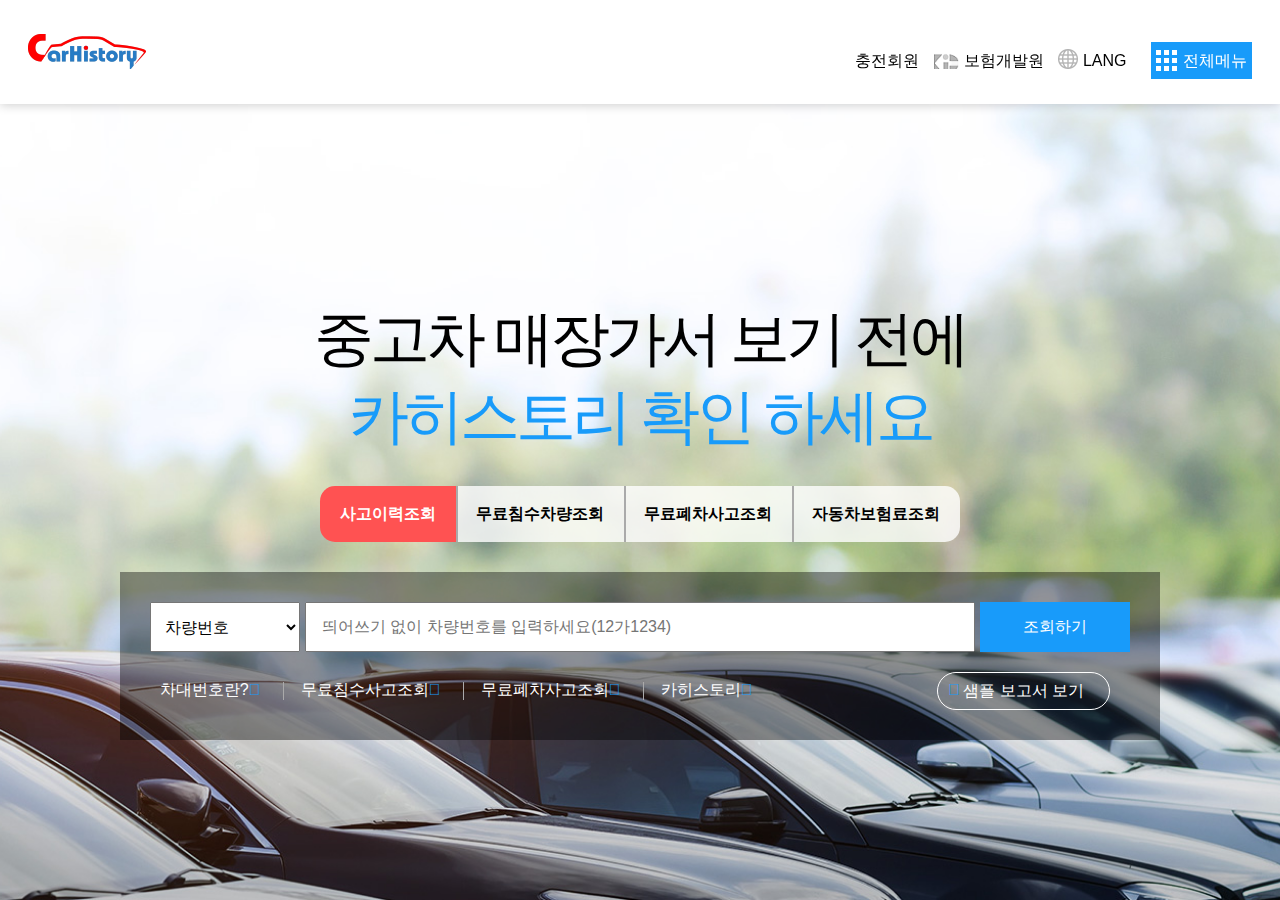
==== index.html @ a3864b89 "carhistory" ====
<!DOCTYPE html>
<html lang="ko">
<head>
    <meta charset="UTF-8">
    <meta name="keywords" content="">
    <meta name="description" content="">
    <meta http-equiv="X-UA-Compatible" content="IE=edge">
    <meta name="viewport" content="width=device-width, initial-scale=1.0">
    <title>카히스토리</title>
    <!-- 외부사용자 -->
    <link rel="stylesheet" href="https://cdnjs.cloudflare.com/ajax/libs/font-awesome/5.9.0/css/all.min.css" integrity="sha512-q3eWabyZPc1XTCmF+8/LuE1ozpg5xxn7iO89yfSOd5/oKvyqLngoNGsx8jq92Y8eXJ/IRxQbEC+FGSYxtk2oiw==" crossorigin="anonymous" referrerpolicy="no-referrer" />
    <link rel="stylesheet" href="./styles/reset.css">
    <link rel="stylesheet" href="./styles/common.css">
    <link rel="stylesheet" href="./styles/main.css">
    <!-- 파비콘 -->
    <link href="./images/sport-car.png" type="image/x-icon" rel="shortcut icon">
    <link href="./images/sport-car.png" type="image/x-icon" rel="icon">
</head>
<body>
    <div id="h_bg">
        <header>
            <h1><a href="#"><img src="./images/logo.png" alt="CarHistory"></a></h1>
            <div class="right">
                <nav>
                    <a href="#">충전회원</a>
                    <a href="#">보험개발원</a>
                    <a href="#">LANG</a>
                    <a href="#"><i class="fas fa-search" title="검색"></i></a>
                    <a href="#" class="all_nav">전체메뉴</a>
                </nav>
            </div>
        </header>
    </div>
    <main>
        <div id="visual">
            <h1>중고차 매장가서 보기 전에<br><em>카히스토리 확인 하세요</em></h1>
            <div class="category">
                <a href="#">사고이력조회</a>
                <a href="#">무료침수차량조회</a>
                <a href="#">무료폐차사고조회</a>
                <a href="#">자동차보험료조회</a>
            </div>
            <div class="view_box">
                <form action="#" method="post" id="viewFrm">
                    <fieldset>
                        <legend class="skip">사고이력조회양식</legend>
                        <select name="number_view" id="number_view">
                            <option value="number1">차량번호</option>
                            <option value="number2">차대번호</option>
                        </select>
                        <input type="text" placeholder="띄어쓰기 없이 차량번호를 입력하세요(12가1234)">
                        <button type="button" id="view_btn">조회하기</button>
                    </fieldset>
                </form>
                <div class="list">
                    <a href="#">차대번호란?</a>
                    <a href="#">무료침수사고조회</a>
                    <a href="#">무료폐차사고조회</a>
                    <a href="#">카히스토리</a>
                    <a href="#" class="sample_view">샘플 보고서 보기</a>
                </div>
            </div>
        </div>
    </main>
    <script src="./script/script.js"></script>
</body>
</html>
---- styles/common.css ----
@charset "UTF-8";
#h_bg {
  background: #fff;
  position: fixed;
  left: 0;
  top: 0;
  z-index: 999;
  width: 100%; /* 포지션 때문에 줘야됨. 인라인으로 인식되어서는 아님. */
  box-shadow: 0 1px 10px rgba(0, 0, 0, 0.2);
}
#h_bg header {
  width: 1224px;
  height: 104px;
  margin: 0 auto;
  display: flex;
  justify-content: space-between;
  align-items: center;
}
#h_bg header .right nav a {
  margin-left: 10px;
}
#h_bg header .right nav a:hover {
  color: #189bfa;
}
#h_bg header .right nav a:last-child:hover {
  color: #fff;
  background: #ff5252;
}
#h_bg header .right nav a:nth-child(1) {
  margin: 0;
}
#h_bg header .right nav a:nth-child(2) {
  background: url(../images/banner_gray2.png) no-repeat;
  padding-left: 30px;
  background-size: 25px;
}
#h_bg header .right nav a:nth-child(3)::before {
  background: url(../images/language.png) no-repeat;
  content: "";
  width: 20px;
  height: 20px;
  background-size: 20px;
  display: inline-block;
  position: relative;
  top: 3px;
  margin-right: 5px;
}
#h_bg header .right nav a:nth-child(4) i {
  font-weight: 600;
  font-size: 1.3rem;
}
#h_bg header .right nav .all_nav {
  color: #fff;
  background: #189bfa url(../images/allMenu.png) no-repeat 5px center;
  padding: 10px 5px 10px 0px;
}
#h_bg header .right nav .all_nav::before {
  content: "";
  width: 32px;
  height: 32px;
  display: inline-block;
  position: relative;
  top: 0px;
  left: 0;
}/*# sourceMappingURL=common.css.map */
---- styles/main.css ----
@charset "UTF-8";
main {
  background: url(../images/hero-bg-md-01.gif) center;
  height: 100vh;
  background-size: cover;
}
main #visual {
  width: 1224px;
  margin: 0 auto;
}
main #visual h1 {
  padding-top: 300px;
  text-align: center;
  font-size: 3.75rem;
  line-height: 1.3;
  letter-spacing: -0.07em;
}
main #visual h1 em {
  font-size: 3.75rem;
  color: #189bfa;
}
main #visual .category {
  margin: 30px 0;
  display: flex;
  justify-content: center; /* 텍스트 얼라인 넣으면 간격이 뜸 */
}
main #visual .category a {
  background: rgba(255, 255, 255, 0.8);
  padding: 20px;
  display: inline-block;
  font-weight: 600;
  position: relative;
}
main #visual .category a::after {
  content: "";
  width: 2px;
  height: 100%;
  display: inline-block;
  background: #aaa;
  position: absolute;
  left: 0;
  top: 0;
}
main #visual .category a:first-child {
  background: #ff5252;
  color: #fff;
  border-radius: 15px 0 0 15px; /*border-top-left-radius:20px;
border-bottom-left-radius:25px; */
}
main #visual .category a:first-child::after {
  display: none;
}
main #visual .category a:last-child {
  border-radius: 0 15px 15px 0;
}
main #visual .view_box {
  background: rgba(0, 0, 0, 0.4);
  width: 85%;
  padding: 30px;
  margin: 0 auto;
  padding: 30px;
}
main #visual .view_box #viewFrm fieldset {
  display: grid;
  grid-template-columns: 150px 1fr 150px;
  grid-template-rows: 50px;
}
main #visual .view_box #viewFrm fieldset #number_view {
  padding: 10px;
}
main #visual .view_box #viewFrm fieldset input {
  margin: 0 5px;
  padding: 0 15px;
}
main #visual .view_box #viewFrm fieldset #view_btn {
  background: #189bfa;
  color: #fff;
}
main #visual .view_box .list {
  padding: 20px 0 0;
  overflow: hidden;
}
main #visual .view_box .list a {
  color: #fff;
  position: relative;
  margin-right: 20px;
  padding: 10px;
  float: left;
}
main #visual .view_box .list a::after {
  content: "\f059";
  display: inline-block;
  font-weight: 600;
  color: #189bfa;
}
main #visual .view_box .list a:nth-child(1)::before, main #visual .view_box .list a:nth-child(2)::before, main #visual .view_box .list a:nth-child(3)::before, main #visual .view_box .list a:nth-child(4)::before {
  content: "";
  width: 1px;
  height: 50%;
  display: inline-block;
  position: absolute;
  left: -8px;
  top: 10px;
  background-color: #aaa;
}
main #visual .view_box .list a:first-child {
  margin-left: 0;
}
main #visual .view_box .list a:first-child::before {
  display: none;
}
main #visual .view_box .list a:last-child::after {
  display: none;
}
main #visual .view_box .list .sample_view {
  border: 1px #fff solid;
  border-radius: 25px;
  position: relative;
  float: right;
  padding: 10px 25px;
}
main #visual .view_box .list .sample_view::before {
  content: "\f15c";
  display: inline-block;
  color: #189bfa;
  position: absolute;
  left: 10px;
  top: 9px;
}/*# sourceMappingURL=main.css.map */
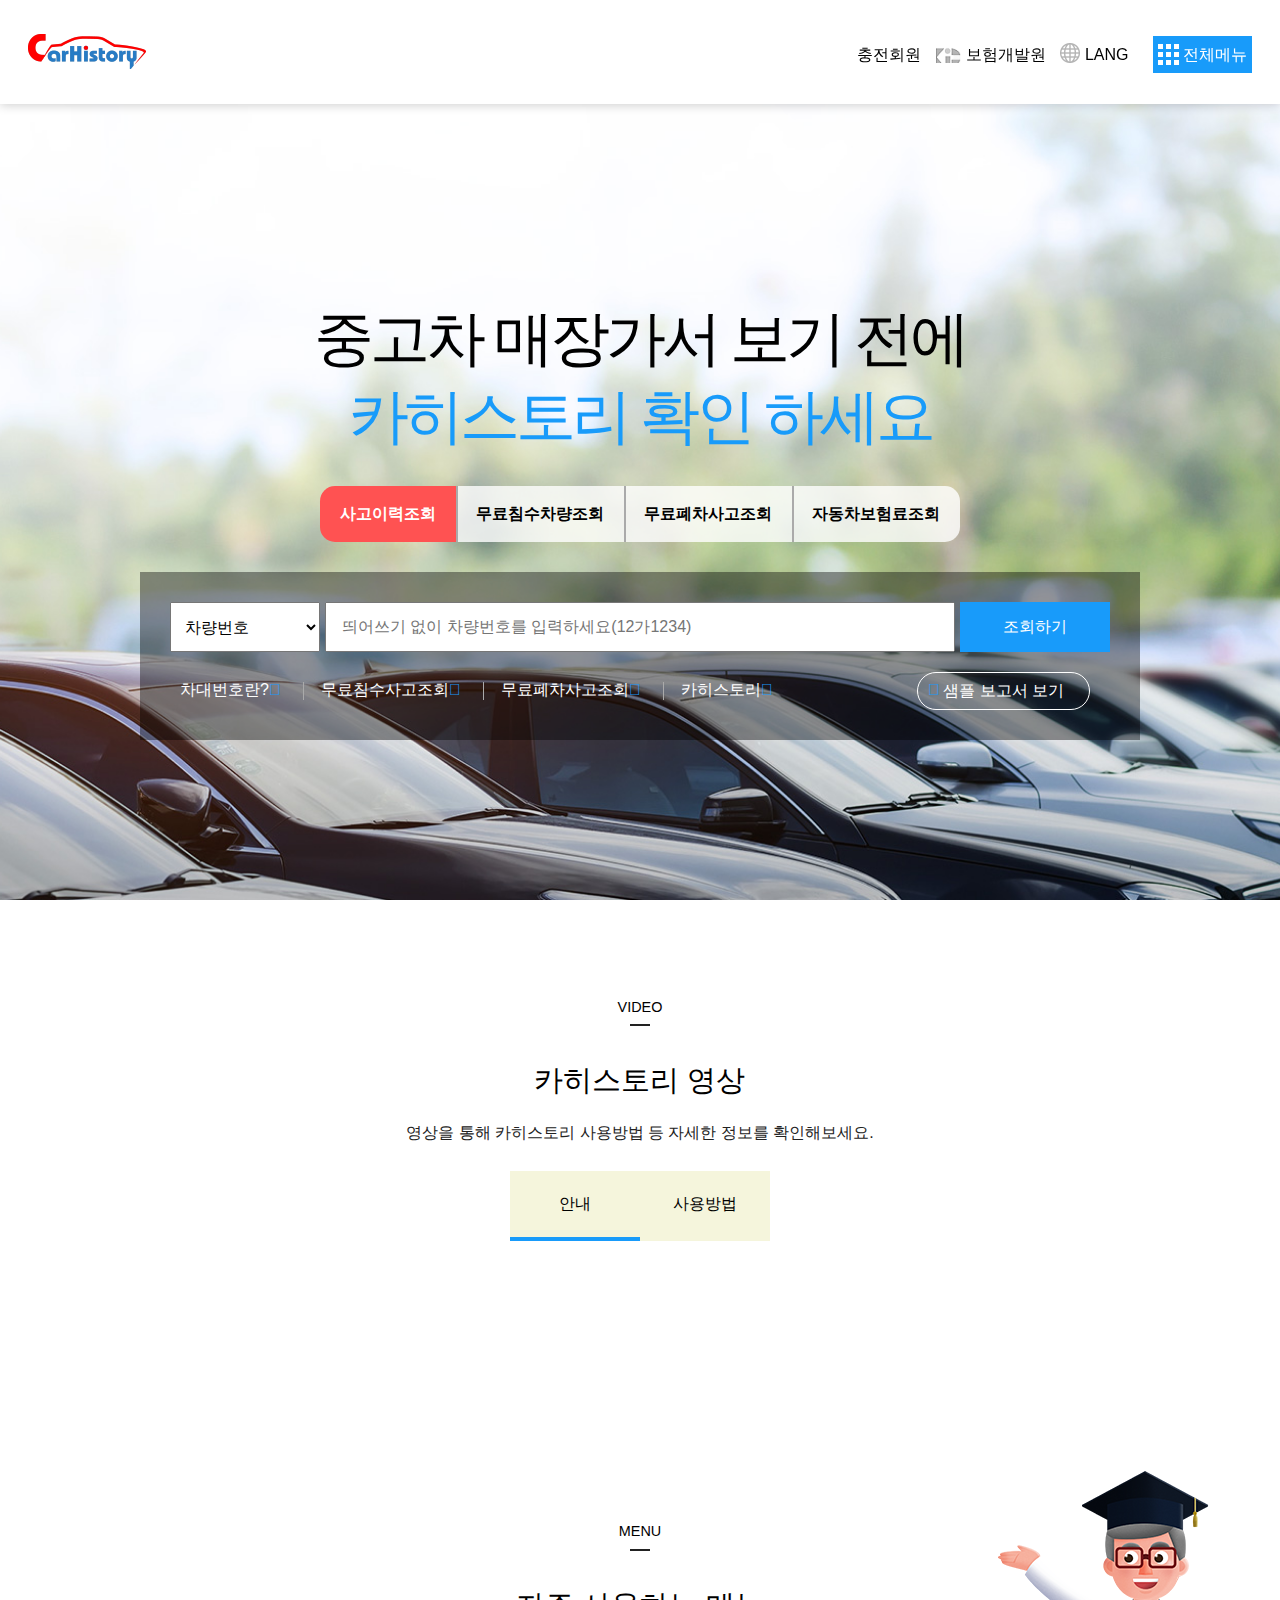
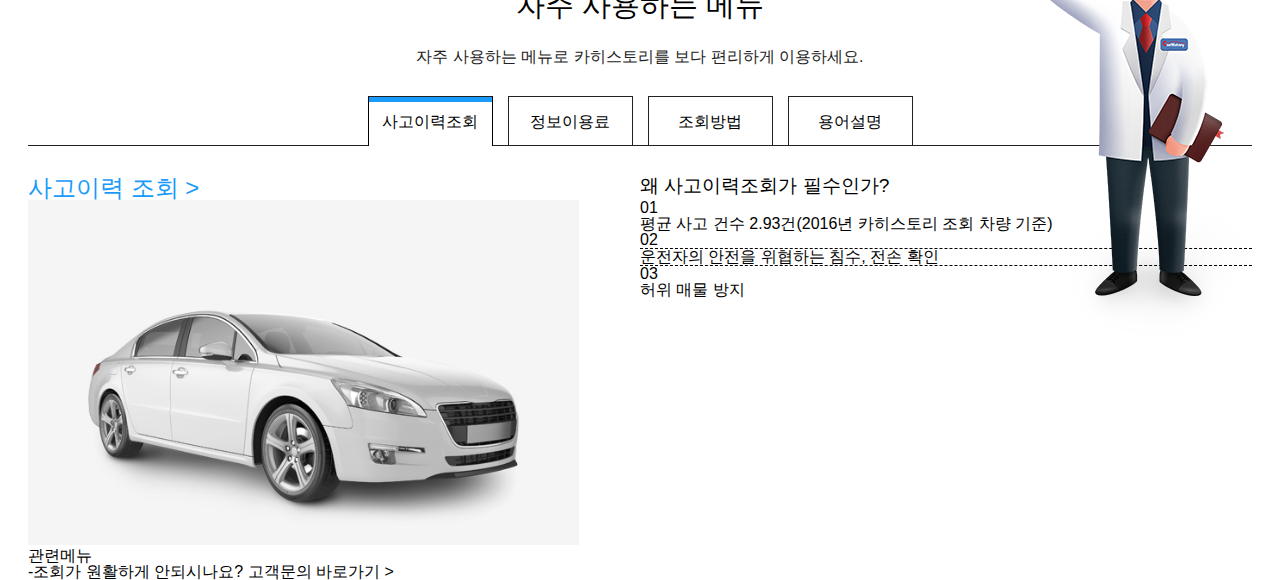
==== commit 2b20a837: "main" ====
--- a/index.html
+++ b/index.html
@@ -60,8 +60,67 @@
                     <a href="#" class="sample_view">샘플 보고서 보기</a>
                 </div>
             </div>
-        </div>
+        </div><!-- visual:e -->
+        <div id="video" class="container">
+            <p class="sub_title">VIDEO</p>
+            <h1>카히스토리 영상</h1>
+            <p class="contents">영상을 통해 카히스토리 사용방법 등 자세한 정보를 확인해보세요.</p>
+            <div class="tab">
+                <a href="#">안내</a>
+                <a href="#">사용방법</a>
+            </div>
+            <div class="tab_contents">
+                <div class="tab1">
+                    <video src="./videos/carhistory.mp4" autoplay muted auto loop></video>
+                    <div class="img"><img src="./images/video.png" alt=""></div>
+                </div> <!-- 안내 내용 -->
+                <div class="tab2"><p>사용방법안내</p></div> <!-- 방법 내용 -->
+            </div>
+        </div> <!-- video -->
+        <div id="menu" class="container">
+            <p class="sub_title">MENU</p>
+            <h1>자주 사용하는 메뉴</h1>
+            <p class="contents">자주 사용하는 메뉴로 카히스토리를 보다 편리하게 이용하세요.</p>
+            <div class="tab">
+                <a href="#">사고이력조회</a>
+                <a href="#">정보이용료</a>
+                <a href="#">조회방법</a>
+                <a href="#">용어설명</a>
+            </div>
+            <div class="tab_contents">
+                <div class="tab1">
+                    <h2>사고이력 조회 &gt;</h2>
+                    <h2>왜 사고이력조회가 필수인가?</h2>
+                    <p class="big"><img src="./images/car-new.png" alt=""></p>
+                    <ul>
+                        <li>
+                            <p class="num">01</p>
+                            <h3>평균 사고 건수 2.93건(2016년 카히스토리 조회 차량 기준)</h3>
+                        </li>
+                        <li>
+                            <p class="num">02</p>
+                            <h3>운전자의 안전을 위협하는 침수, 전손 확인</h3>
+                        </li>
+                        <li>
+                            <p class="num">03</p>
+                            <h3>허위 매물 방지</h3>
+                        </li>
+                    </ul>
+                    <div class="intro">
+                        <p>관련메뉴</p>
+                        <p>-조회가 원활하게 안되시나요? <a href="#">고객문의 바로가기 &gt;</a></p>
+                    </div>
+                </div>
+                <div class="tab2">정보이용료 내용</div>
+                <div class="tab3">조회방법 내용</div>
+                <div class="tab4">용어설명 내용</div>
+            </div>
+        </div> <!-- menu -->
     </main>
     <script src="./script/script.js"></script>
 </body>
-</html>+</html>
+<!-- a를 임시링크로 만드는 이유
+1. 페이지 이동 주소가 미완성되었기 때문
+2. 이동페이지x, JS에 동적기능을 부여하기 위해
+=> 자바에서 스크롤 올라가는 기능을 막기 -->--- a/styles/common.css
+++ b/styles/common.css
@@ -24,7 +24,7 @@
 }
 #h_bg header .right nav a:last-child:hover {
   color: #fff;
-  background: #ff5252;
+  background: #ff5252 url(../images/allMenu.png) no-repeat 5px center;
 }
 #h_bg header .right nav a:nth-child(1) {
   margin: 0;
@@ -52,14 +52,5 @@
 #h_bg header .right nav .all_nav {
   color: #fff;
   background: #189bfa url(../images/allMenu.png) no-repeat 5px center;
-  padding: 10px 5px 10px 0px;
-}
-#h_bg header .right nav .all_nav::before {
-  content: "";
-  width: 32px;
-  height: 32px;
-  display: inline-block;
-  position: relative;
-  top: 0px;
-  left: 0;
+  padding: 10px 5px 10px 30px;
 }/*# sourceMappingURL=common.css.map */--- a/styles/main.css
+++ b/styles/main.css
@@ -1,12 +1,10 @@
 @charset "UTF-8";
-main {
+main #visual {
+  width: 100%;
+  margin: 0 auto;
+  height: 100vh;
   background: url(../images/hero-bg-md-01.gif) center;
-  height: 100vh;
   background-size: cover;
-}
-main #visual {
-  width: 1224px;
-  margin: 0 auto;
 }
 main #visual h1 {
   padding-top: 300px;
@@ -55,9 +53,9 @@
 }
 main #visual .view_box {
   background: rgba(0, 0, 0, 0.4);
-  width: 85%;
+  width: 1000px;
   padding: 30px;
-  margin: 0 auto;
+  margin: 0 auto 300px;
   padding: 30px;
 }
 main #visual .view_box #viewFrm fieldset {
@@ -126,4 +124,128 @@
   position: absolute;
   left: 10px;
   top: 9px;
+}
+main .container {
+  width: 1224px;
+  margin: 0 auto;
+  padding: 100px 0 0;
+  text-align: center;
+}
+main .container .sub_title {
+  position: relative;
+  font-size: 0.9rem;
+}
+main .container .sub_title::after {
+  content: "";
+  background-color: #222;
+  width: 20px;
+  height: 2px;
+  display: block;
+  margin: 10px auto 20px;
+}
+main .container h1 {
+  margin: 40px 0 30px;
+  font-size: 1.8rem;
+}
+main .container .contents {
+  color: #222;
+}
+main #video .tab {
+  display: flex;
+  justify-content: center;
+}
+main #video .tab a {
+  margin-left: 50px;
+  width: 130px;
+  padding: 25px 0;
+  margin: 30px 0;
+  background: beige;
+}
+main #video .tab a:first-child {
+  border-bottom: 4px solid #189bfa;
+}
+main #video .tab_contents .tab1 {
+  position: relative;
+}
+main #video .tab_contents .tab1 video {
+  width: 85%;
+}
+main #video .tab_contents .tab1 .img {
+  position: absolute;
+  right: 0px;
+  top: 200px;
+}
+main #video .tab_contents .tab2 p {
+  background: lime;
+  padding: 200px 0;
+}
+main #menu .tab {
+  display: flex;
+  justify-content: center;
+  border-bottom: #222 1px solid;
+  margin: 30px 0;
+}
+main #menu .tab a {
+  width: 125px;
+  height: 50px;
+  background: #fff;
+  line-height: 50px;
+  border: 1px solid #222;
+  margin-left: 15px;
+  position: relative;
+  bottom: -1px;
+}
+main #menu .tab a:first-child {
+  margin-left: 0;
+  border-left: #000 1px solid;
+  border-right: #000 1px solid;
+  border-bottom: 0;
+}
+main #menu .tab a:first-child::before {
+  content: "";
+  display: block;
+  background: #189bfa;
+  height: 5px;
+  position: absolute;
+  top: 0;
+  width: 100%;
+}
+main #menu .tab_contents {
+  text-align: start;
+}
+main #menu .tab_contents .tab1 {
+  display: grid;
+  grid-template-columns: repeat(2, 1fr);
+  grid-template-areas: "title sub_title", "big_img list", "intro .";
+}
+main #menu .tab_contents .tab1 h2 {
+  grid: "title";
+  font-size: 1.2rem;
+}
+main #menu .tab_contents .tab1 h2:first-child {
+  color: #189bfa;
+  font-size: 1.5rem;
+}
+main #menu .tab_contents .tab1 h2 + h2 {
+  grid: "sub_title";
+}
+main #menu .tab_contents .tab1 .big {
+  grid: "big_img";
+}
+main #menu .tab_contents .tab1 .big img {
+  width: 90%;
+}
+main #menu .tab_contents .tab1 ul {
+  grid: "list";
+}
+main #menu .tab_contents .tab1 ul li:nth-child(2) h3 {
+  border-top: 1px dashed #000;
+  border-bottom: 1px dashed #000;
+}
+main #menu .tab_contents .tab1 .intro {
+  grid: "intro";
+}
+main #menu .tab_contents .tab2, main #menu .tab_contents .tab3, main #menu .tab_contents .tab4 {
+  background: pink;
+  padding: 250px 0;
 }/*# sourceMappingURL=main.css.map */